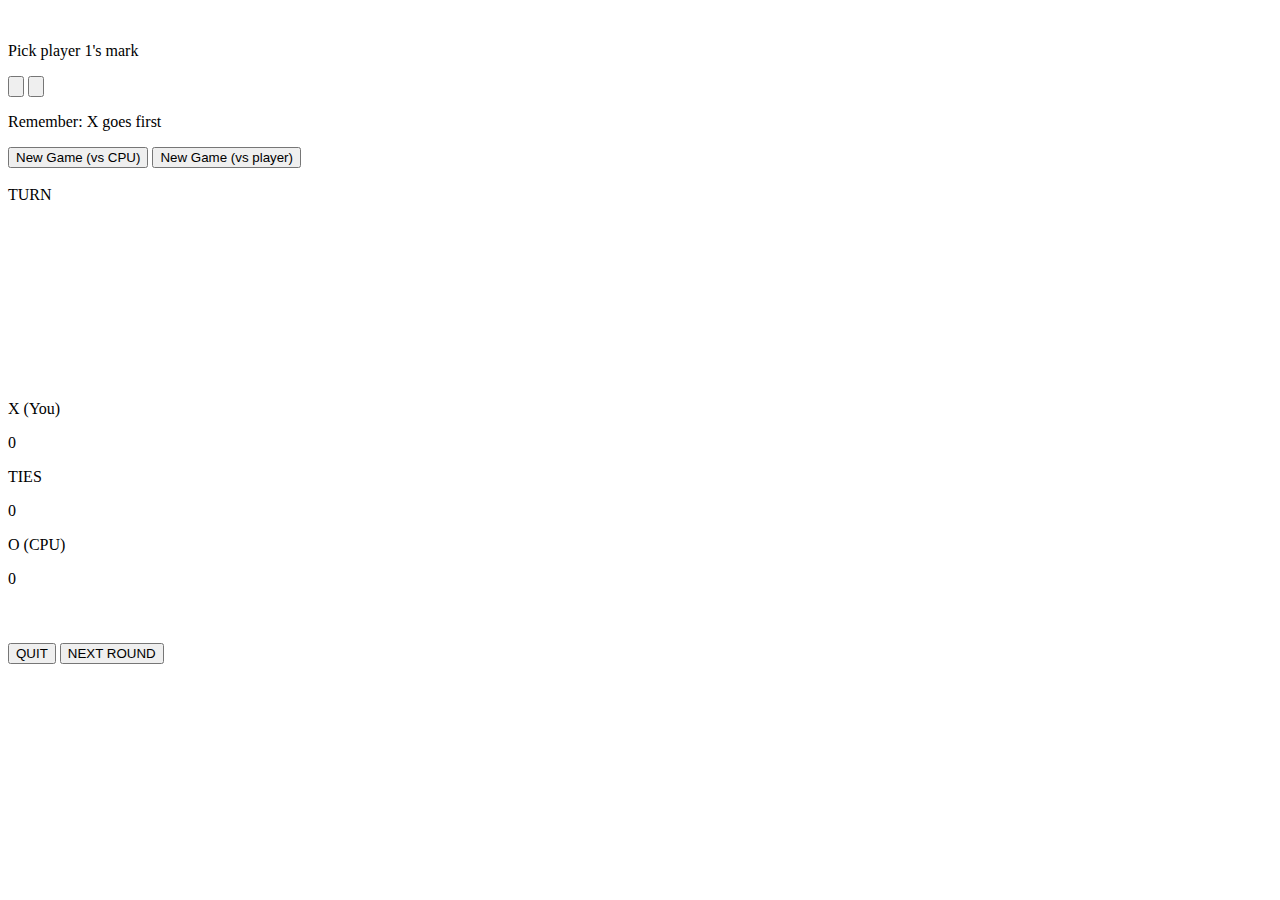
==== index.html @ 25067818 "first commit" ====
<!DOCTYPE html>
<html lang="en">
<head>
  <meta charset="UTF-8">
  <meta name="viewport" content="width=device-width, initial-scale=1.0">

  <link rel="icon" type="image/png" sizes="32x32" href="./assets/favicon-32x32.png">
  <link rel="preconnect" href="https://fonts.googleapis.com">
<link rel="preconnect" href="https://fonts.gstatic.com" crossorigin>
<link href="https://fonts.googleapis.com/css2?family=Outfit:wght@100;200;300;400;500;600;700;800;900&display=swap" rel="stylesheet">

  <link rel="stylesheet" href="./style.css">
  
  <title>Frontend Mentor | Tic Tac Toe</title>
</head>
<body>
<!-- NEW GAME MENU -->
  <div class="new-game-container ">
    <div class="mark-group">
      <img id="x-logo" src="./assets/icon-x.svg" alt="">
      <img id="o-logo" src="./assets/icon-o.svg" alt="">


    </div>
    <div class="choose-mark-group">
      <p id="pick">Pick player 1's mark</p>
      <div class="choose-mark-button">
        <button class="choose-mark-x-button"><img src="./assets/icon-x-outline.svg" alt=""></button>
        <button class="choose-mark-o-button"><img src="./assets/icon-o-outline.svg" alt=""></button>
      </div>
      <p id="remem">Remember: X goes first</p>

      

    </div>
    <div class="new-game-button-group">
      <button class="new-game-vs-cpu-button new-game-button" onclick="toggleVsComputer()">New Game (vs CPU)</button>
      <button class="new-game-vs-player-button new-game-button" onclick="toggleMultiplayer()" > New Game (vs player)</button>

    </div>




  </div>

  
  <!-- END OF NEW GAME MENU -->


<!-- GAME START CONTAINER -->
  <div class="game-start-container">
    <div class="game-start-nav-bar">
        <div class="game-start-mark-group">
            <img id="x-logo" src="./assets/icon-x.svg" alt="">
            <img id="o-logo" src="./assets/icon-o.svg" alt="">
        </div>
        <div class="game-start-mark-turn">
            <img id="turn"src="./assets/icon-x-outline.svg" alt=""><span>TURN</span>
        </div>
        <div class="game-start-reset-button">
          <img id="game-start-restart-img" src="./assets/icon-restart.svg"  alt="">
        </div>
    </div>
    <div class="game-start-grid-container">
      <div class="top-grid grid">
        <div class="grid-1 gr"><img class="mark-image" src="" alt=""></div>
        <div class="grid-2 gr"><img class="mark-image" src="" alt=""></div>
        <div class="grid-3 gr"><img class="mark-image" src="" alt=""></div>
      </div>

      <div class="middle-grid grid">
        <div class="grid-4 gr"><img class="mark-image" src="" ></div>
        <div class="grid-5 gr"><img class="mark-image" src="" alt=""></div>
        <div class="grid-6 gr"><img class="mark-image" src="" alt=""></div>
      </div>

      <div class="last-grid grid">
        <div class="grid-7 gr"><img class="mark-image" src="" alt=""></div>
        <div class="grid-8 gr"><img class="mark-image" src="" alt=""></div>
        <div class="grid-9 gr"><img class="mark-image" src="" alt=""></div>
      </div>
     
    </div>

    <div class="game-start-stats">
      <div class="user-stat stat"> <p id="user-stat-text"> X (You)</p><span id="user-stat-counter" >0</span></div>
      <div class="ties-stat stat"> <p id="tie">TIES</p><span id="ties-stat-counter" >0</span></div>
      <div class="cpu-stat stat"> <p id="cpu-stat-text"> O (CPU)</p><span id="cpu-stat-counter" >0</span></div>

    </div>

  </div>

  <div class="message hide ">
    <p></p>
    <div id="first-div">
      <img id="won-img" src="" alt="">
      <h4></h4>
    </div>
    <div id="second-div">
      <button id="quit-btn" onclick="quitGame()">QUIT</button>
    <button id="next-round-btn" onclick="nextRound()">NEXT ROUND</button>
    </div>
    
  </div>

  

  
 <script src="./apps.js"></script>
</body>
</html>
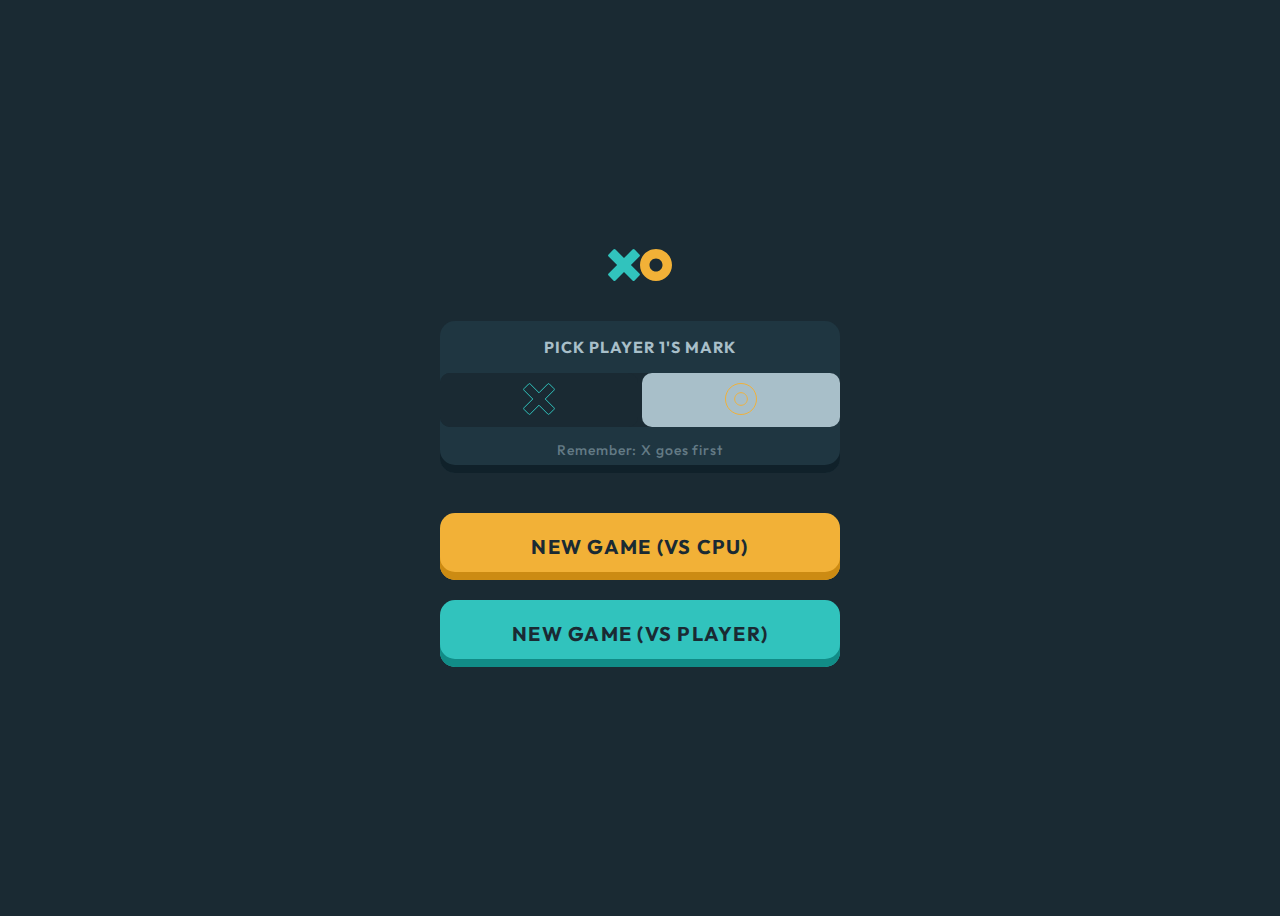
==== commit ad287f16: "modiified html structure" ====
--- a/index.html
+++ b/index.html
@@ -9,7 +9,7 @@
 <link rel="preconnect" href="https://fonts.gstatic.com" crossorigin>
 <link href="https://fonts.googleapis.com/css2?family=Outfit:wght@100;200;300;400;500;600;700;800;900&display=swap" rel="stylesheet">
 
-  <link rel="stylesheet" href="./style.css">
+  <link rel="stylesheet" href="./resources/css/style.css">
   
   <title>Frontend Mentor | Tic Tac Toe</title>
 </head>
@@ -108,6 +108,6 @@
   
 
   
- <script src="./apps.js"></script>
+ <script src="./resources/javascript/apps.js"></script>
 </body>
 </html>--- a/resources/css/style.css
+++ b/resources/css/style.css
@@ -0,0 +1,584 @@
+body{
+    height: 100vh;
+    background: #1A2A33;
+    display: flex;
+    
+}
+
+/* STYLING NEW GAME START MENU */
+.new-game-container{
+    display: flex;
+    flex-direction: column;
+    margin:auto;
+    /* display: none; */
+
+}
+
+.mark-image{
+    display: none;
+    height: 64px;
+    width:64px;
+    /* border: none; */
+}
+
+
+img{
+    height: 32px;
+    width: 32px;
+}
+.mark-group{
+display: flex;
+justify-content: center;
+margin-bottom: 40px;;
+}
+
+.choose-mark-group{
+    display: flex;
+    flex-direction: column;
+    /* justify-content: center; */
+    align-items: center;
+    background: #1F3641;
+    box-shadow: inset 0px -8px 0px #10212A;
+    border-radius: 15px;
+}
+.choose-mark-group #pick{
+    font-family: 'Outfit';
+    font-style: normal;
+    font-weight: 700;
+    font-size: 16px;
+    line-height: 20px;
+    text-align: center;
+    letter-spacing: 1px;
+    text-transform: uppercase;
+    color: #A8BFC9;
+}
+.choose-mark-group #remem{
+    font-family: 'Outfit';
+    font-style: normal;
+    font-weight: 500;
+    font-size: 14px;
+    line-height: 18px;
+    text-align: center;
+    letter-spacing: 0.875px;
+    color: #A8BFC9;
+    mix-blend-mode: normal;
+    opacity: 0.5;
+}
+.choose-mark-button{
+    /* display: flex;
+    align-items: center; */
+    background: #1A2A33;
+    border-radius: 10px;    
+}
+.choose-mark-group button{
+    height: 54px;
+    width: 198px;
+}
+
+.choose-mark-o-button{
+    background: #A8BFC9;
+    border-radius: 10px;
+    border:none;
+}
+.choose-mark-o-button img{
+
+}
+
+.choose-mark-x-button{
+    background: #1A2A33;
+    border-radius: 10px;
+    border:none;
+}
+
+.new-game-button-group{
+    display: flex;
+    flex-direction: column;
+}
+
+.new-game-vs-cpu-button{
+    height:67px;
+    background: #F2B137;
+    box-shadow: inset 0px -8px 0px #CC8B13;
+    border-radius: 15px;
+    border: none;
+    margin-bottom: 20px;
+    margin-top: 40px;
+}
+
+.new-game-vs-player-button{
+    height: 67px;
+    background: #31C3BD;
+    box-shadow: inset 0px -8px 0px #118C87;
+    border-radius: 15px;
+    border:none
+}
+.new-game-button{
+    font-family: 'Outfit';
+    font-style: normal;
+    font-weight: 700;
+    font-size: 20px;
+    line-height: 25px;
+    text-align: center;
+    letter-spacing: 1.25px;
+    text-transform: uppercase;    
+    color: #1A2A33;    
+}
+/* END OF STYLING */
+
+
+/* STYLING GAME START MENU */
+.game-start-container{
+    display: flex;
+    flex-direction: column;
+    margin:auto;
+    flex-basis: 465px;
+    max-width:100%;
+    display: none;
+
+}
+
+.game-start-nav-bar{
+    display: flex;
+    justify-content:space-between;
+    margin-bottom: 20px;
+
+}
+.game-start-mark-turn{
+    display: flex;
+    justify-content: space-around;
+    align-items: center;
+    background: #1F3641;
+    box-shadow: inset 0px -4px 0px #10212A;
+    border-radius: 10px;
+    width: 140px;
+    height: 52px;
+}
+.game-start-mark-turn img{
+    width: 20px;
+    height: 20px;
+}
+.game-start-mark-turn span{
+    font-family: 'Outfit';
+    font-style: normal;
+    font-weight: 700;
+    font-size: 16px;
+    line-height: 20px;
+    text-align: center;
+    letter-spacing: 1px;
+    text-transform: uppercase;
+    color: #A8BFC9;
+}
+#game-start-restart-img{
+    height: 20px;
+    width: 20px;
+}
+
+.game-start-reset-button{
+    display: flex;
+    align-items: center;
+    justify-content: center;
+    background: #A8BFC9;
+    box-shadow: inset 0px -4px 0px #6B8997;
+    border-radius: 10px;
+    width:52px;
+    height: 52px;
+}
+
+.game-start-grid-container{
+display: flex;
+flex-direction: column;
+row-gap: 20px;
+}
+
+.grid{
+    display: flex;
+    height: 141px;
+    column-gap: 20px;
+    
+}
+
+.gr{
+    display: flex;
+    align-items: center;
+    justify-content: center;
+    background: #1F3641;
+    box-shadow: inset 0px -8px 0px #10212A;
+    border-radius: 15px;
+    max-width: 140px;
+    max-height: 140px;
+    width: 100%;
+    height: 100%;
+    
+}
+.game-start-stats{
+    display: flex;
+    column-gap: 20px;
+    margin-top: 20px;
+}
+.stat {
+    display: flex;
+    flex-direction: column;
+    justify-content: space-evenly;
+    border-radius: 15px;  
+    height:72px;
+    width: 140px; 
+   
+    color: #1A2A33;    
+}
+
+.stat p{
+font-family: 'Outfit';
+font-style: normal;
+font-weight: 500;
+font-size: 14px;
+line-height: 18px;
+text-align: center;
+letter-spacing: 0.875px;
+color: #1A2A33;
+}
+
+.stat span{
+font-family: 'Outfit';
+font-style: normal;
+font-weight: 700;
+font-size: 24px;
+line-height: 30px;
+text-align: center;
+letter-spacing: 1.5px;
+text-transform: uppercase;
+color: #1A2A33;
+}
+
+.user-stat{
+    background: #31C3BD;   
+}
+.ties-stat{
+    background: #A8BFC9;
+}
+.cpu-stat{
+    background: #F2B137;
+}
+/* END OF STYLING */
+
+/* MULTIPLAYER STYLING */
+/* .game-start-vs-player-container{
+    display: flex;
+    flex-direction: column;
+    margin:auto;
+    flex-basis: 465px;
+    max-width:100%;  
+    display:none;
+} */
+.p1-user-stat{
+    background: #31C3BD;      
+}
+
+.p2-user-stat{
+    background: #F2B137;   
+}
+
+.message{
+    position: absolute;
+    top: 330px;
+    z-index: 100;
+    display: flex;
+    width: 100vh;
+    width: 100%;
+    flex-direction: column;
+    justify-content: center;
+    
+    background: #1F3641;
+}
+.message div{
+    display: flex;
+    justify-content: center;
+    align-items: center;
+
+    
+}
+.message p{
+font-family: 'Outfit';
+font-style: normal;
+font-weight: 700;
+font-size: 16px;
+line-height: 20px;
+text-align: center;
+letter-spacing: 1px;
+text-transform: uppercase;
+color: #A8BFC9;
+}
+.message div img{
+    margin-right: 24px;
+    height:64px;
+    width:64px;
+}
+#first-div{
+    margin-bottom:24px;
+
+}
+#first-div h4{
+font-family: 'Outfit';
+font-style: normal;
+font-weight: 700;
+font-size: 40px;
+line-height: 50px;
+letter-spacing: 2.5px;
+text-transform: uppercase;
+}
+.message button{
+    display: inline;
+}
+#quit-btn {
+    background: #A8BFC9;
+box-shadow: inset 0px -4px 0px #6B8997;
+border-radius: 10px;
+border:none;
+/* width:76px; */
+height:52px;
+font-family: 'Outfit';
+font-style: normal;
+font-weight: 700;
+font-size: 16px;
+line-height: 20px;
+text-align: center;
+letter-spacing: 1px;
+text-transform: uppercase;
+color: #1A2A33;
+}
+.cancel-btn{
+    background: #A8BFC9;
+    box-shadow: inset 0px -4px 0px #6B8997;
+    border-radius: 10px;
+    border:none;
+    /* width:76px; */
+    height:52px;
+    font-family: 'Outfit';
+    font-style: normal;
+    font-weight: 700;
+    font-size: 16px;
+    line-height: 20px;
+    text-align: center;
+    letter-spacing: 1px;
+    text-transform: uppercase;
+    color: #1A2A33;
+}
+
+#next-round-btn , #restart-btn {
+    background: #F2B137;
+    box-shadow: inset 0px -4px 0px #CC8B13;
+    border-radius: 10px;
+    width: 146px;
+    height: 52px;
+    margin-left: 15px;
+}
+.hide{
+    display: none;
+}
+#second-div{
+    margin-bottom:45px;
+}
+
+/* HOVERING EFFECTS */
+.new-game-button:hover{
+    cursor: pointer;
+}
+.new-game-vs-cpu-button:hover{
+    background: #FFC860;
+    box-shadow: inset 0px -8px 0px #CC8B13;
+}
+.new-game-vs-player-button:hover{
+    background: #65E9E4;
+    box-shadow: inset 0px -8px 0px #118C87;
+}
+.game-start-reset-button:hover{
+    cursor: pointer;
+    background: #DBE8ED;
+box-shadow: inset 0px -4px 0px #6B8997;
+}
+#quit-btn:hover{
+    cursor: pointer;
+    background: #DBE8ED;
+    box-shadow: inset 0px -4px 0px #6B8997;
+}
+#next-round-btn:hover{
+    cursor: pointer;
+    background: #FFC860;
+box-shadow: inset 0px -4px 0px #CC8B13;
+     
+}
+
+
+/* MOBILE RESPONSIVENESS */
+
+@media only screen and (max-width:500px){
+
+    .choose-mark-group button{
+        height: 54px;
+        width: 132px;
+    }
+    
+    .choose-mark-group #pick{
+    font-family: 'Outfit';
+    font-style: normal;
+    font-weight: 700;
+    font-size: 16px;
+    line-height: 20px;
+    text-align: center;
+    letter-spacing: 1px;
+    color: #A8BFC9;
+    
+    }
+
+    .choose-mark-group #remem{
+        font-family: 'Outfit';
+        font-style: normal;
+        font-weight: 500;
+        font-size: 14px;
+        line-height: 18px;
+        text-align: center;
+        letter-spacing: 0.875px;
+        color: #A8BFC9;
+        mix-blend-mode: normal;
+        opacity: 0.5;
+    }
+
+    .new-game-vs-player-button{
+        height: 56px;
+    }
+
+    .new-game-vs-cpu-button{
+        height:56px;
+    }
+    .new-game-button{
+        font-family: 'Outfit';
+        font-size: 16px;
+        line-height: 20px;
+        letter-spacing: 1px;
+    }
+
+    .game-start-container{
+        flex-basis: 330px;
+        max-width:100%;
+        display: none;
+    
+    }
+    .game-start-mark-turn img{
+        width: 16px;
+        height: 16px;
+    }
+    .game-start-mark-turn span{
+        font-family: 'Outfit';
+        font-size: 14px;
+        line-height: 18px;
+        letter-spacing: 0.875px;
+    }
+
+    #game-start-restart-img{
+        height: 15px;
+        width: 15px;
+    }
+
+    .game-start-reset-button{
+        border-radius: 5px;
+        width:40px;
+        height: 40px;
+    }
+
+    .grid{
+        height: 97px;
+        column-gap: 20px;
+        
+    }
+
+    .gr{
+        background: #1F3641;
+        border-radius: 10px;
+        max-width: 96px;
+        max-height: 96px;
+        width: 100%;
+        height: 100%;
+    }
+
+    .stat {
+        border-radius: 10px;  
+        height:64px;
+        width: 96px;     
+    }
+
+    .stat #user-stat-text{
+        font-family: 'Outfit';
+        font-style: normal;
+        font-weight: 500;
+        font-size: 14px;
+        line-height: 18px;
+        text-align: center;
+        letter-spacing: 0.875px;
+        color: #1A2A33;
+        }
+
+     .stat #tie{
+        font-family: 'Outfit';
+        font-style: normal;
+        font-weight: 500;
+        font-size: 12px;
+        line-height: 15px;
+        text-align: center;
+        letter-spacing: 0.75px;
+        color: #1A2A33;
+  }          
+
+     .stat #cpu-stat-text{
+        font-family: 'Outfit';
+        font-style: normal;
+        font-weight: 500;
+        font-size: 12px;
+        line-height: 15px;
+        text-align: center;
+        letter-spacing: 0.75px;
+ }               
+
+    .stat span{
+        font-family: 'Outfit';
+        font-style: normal;
+        font-weight: 700;
+        font-size: 20px;
+        line-height: 25px;
+        text-align: center;
+        letter-spacing: 1.25px;
+        color: #1A2A33;
+  }
+
+  .message p{ 
+    font-size: 14px;
+    line-height: 18px;
+    letter-spacing: 0.875px;
+ }
+
+    .message div img{
+        margin-right:9px;
+        height:28px;
+        width:28px;
+ }
+
+    #first-div h4{
+    font-size: 24px;
+    line-height: 30px;
+    letter-spacing: 1.5px;
+}
+#second-div{
+    margin-bottom:48px;
+}
+
+        
+     
+}
+
+
+@media only screen and (min-width:501px) and (max-width:786px){
+
+    .choose-mark-group button{
+        height: 54px;
+        width: 132px;
+    }
+
+}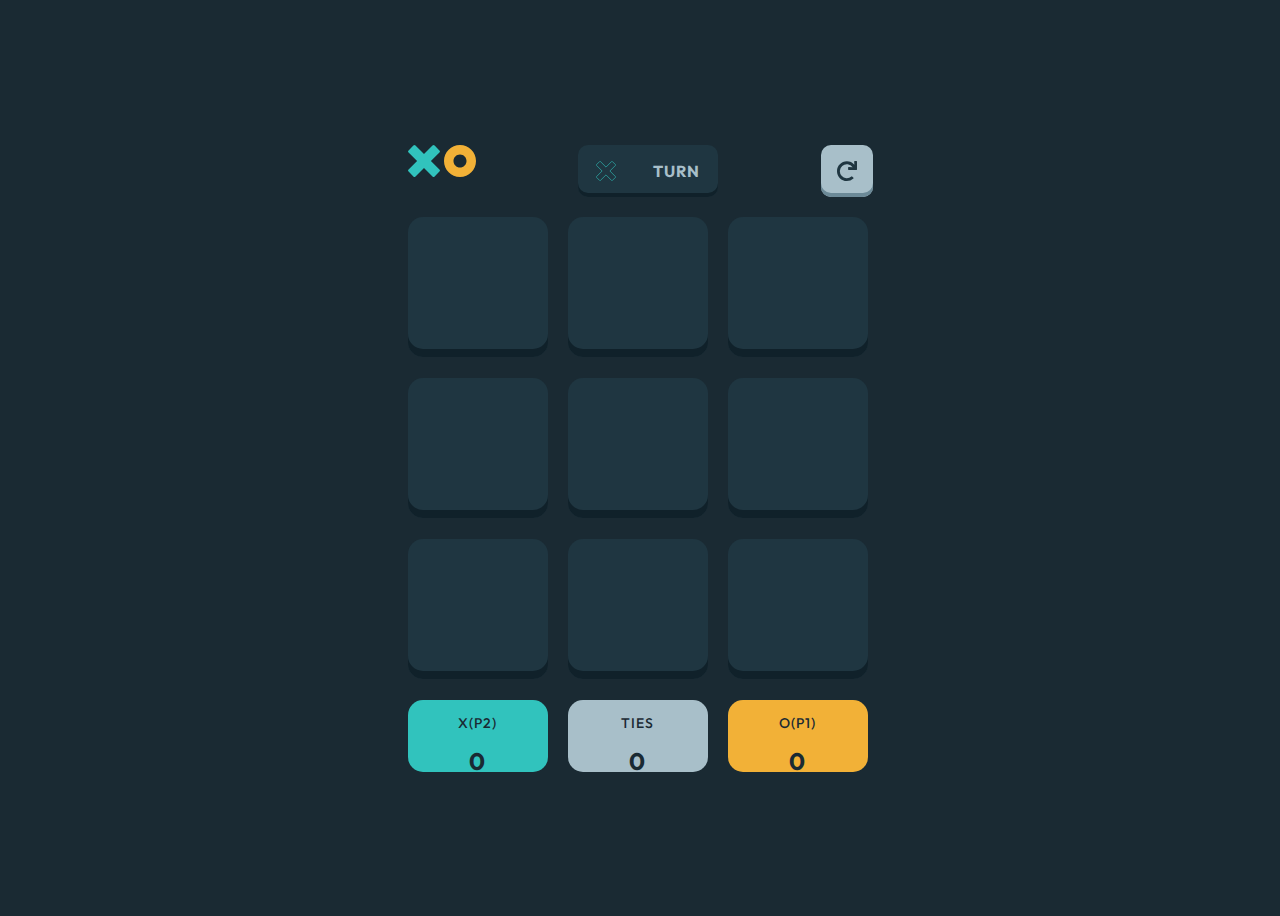
==== commit 9098a8cd: "implementing min max algorithm" ====
--- a/index.html
+++ b/index.html
@@ -9,44 +9,11 @@
 <link rel="preconnect" href="https://fonts.gstatic.com" crossorigin>
 <link href="https://fonts.googleapis.com/css2?family=Outfit:wght@100;200;300;400;500;600;700;800;900&display=swap" rel="stylesheet">
 
-  <link rel="stylesheet" href="./resources/css/style.css">
+  <link rel="stylesheet" href="./resources/css/multi.css">
   
-  <title>Frontend Mentor | Tic Tac Toe</title>
+  <title>Tic Tac Toe</title>
 </head>
 <body>
-<!-- NEW GAME MENU -->
-  <div class="new-game-container ">
-    <div class="mark-group">
-      <img id="x-logo" src="./assets/icon-x.svg" alt="">
-      <img id="o-logo" src="./assets/icon-o.svg" alt="">
-
-
-    </div>
-    <div class="choose-mark-group">
-      <p id="pick">Pick player 1's mark</p>
-      <div class="choose-mark-button">
-        <button class="choose-mark-x-button"><img src="./assets/icon-x-outline.svg" alt=""></button>
-        <button class="choose-mark-o-button"><img src="./assets/icon-o-outline.svg" alt=""></button>
-      </div>
-      <p id="remem">Remember: X goes first</p>
-
-      
-
-    </div>
-    <div class="new-game-button-group">
-      <button class="new-game-vs-cpu-button new-game-button" onclick="toggleVsComputer()">New Game (vs CPU)</button>
-      <button class="new-game-vs-player-button new-game-button" onclick="toggleMultiplayer()" > New Game (vs player)</button>
-
-    </div>
-
-
-
-
-  </div>
-
-  
-  <!-- END OF NEW GAME MENU -->
-
 
 <!-- GAME START CONTAINER -->
   <div class="game-start-container">
@@ -99,10 +66,10 @@
       <h4></h4>
     </div>
     <div id="second-div">
-      <button id="quit-btn" onclick="quitGame()">QUIT</button>
+      <button id="quit-btn" onclick="quitGame()"> QUIT </button>
     <button id="next-round-btn" onclick="nextRound()">NEXT ROUND</button>
     </div>
-    
+   
   </div>
 
   
--- a/resources/css/multi.css
+++ b/resources/css/multi.css
@@ -0,0 +1,596 @@
+body{
+    height: 100vh;
+    background: #1A2A33;
+    display: flex;
+    
+}
+
+/* STYLING NEW GAME START MENU */
+.new-game-container{
+    display: flex;
+    flex-direction: column;
+    margin:auto;
+    /* display: none; */
+
+}
+
+.mark-image{
+    display: none;
+    height: 64px;
+    width:64px;
+    /* border: none; */
+}
+
+
+img{
+    height: 32px;
+    width: 32px;
+}
+.mark-group{
+display: flex;
+justify-content: center;
+margin-bottom: 40px;;
+}
+
+.choose-mark-group{
+    display: flex;
+    flex-direction: column;
+    /* justify-content: center; */
+    align-items: center;
+    background: #1F3641;
+    box-shadow: inset 0px -8px 0px #10212A;
+    border-radius: 15px;
+}
+.choose-mark-group #pick{
+    font-family: 'Outfit';
+    font-style: normal;
+    font-weight: 700;
+    font-size: 16px;
+    line-height: 20px;
+    text-align: center;
+    letter-spacing: 1px;
+    text-transform: uppercase;
+    color: #A8BFC9;
+}
+.choose-mark-group #remem{
+    font-family: 'Outfit';
+    font-style: normal;
+    font-weight: 500;
+    font-size: 14px;
+    line-height: 18px;
+    text-align: center;
+    letter-spacing: 0.875px;
+    color: #A8BFC9;
+    mix-blend-mode: normal;
+    opacity: 0.5;
+}
+.choose-mark-button{
+    /* display: flex;
+    align-items: center; */
+    background: #1A2A33;
+    border-radius: 10px;    
+}
+.choose-mark-group button{
+    height: 54px;
+    width: 198px;
+}
+
+
+.choose-mark-o-button{
+    background: #1A2A33;
+    border-radius: 10px;
+    border:none;
+}
+
+.choose-mark-o-button img{
+    
+}
+
+.choose-mark-x-button{
+    background: #1A2A33;
+    border-radius: 10px;
+    border:none;
+}
+.choose-mark-group button:hover{
+    background: #A8BFC9;
+    cursor:pointer;
+}
+.active{
+    background: #A8BFC9;
+}
+
+.new-game-button-group{
+    display: flex;
+    flex-direction: column;
+}
+
+.new-game-vs-cpu-button{
+    height:67px;
+    background: #F2B137;
+    box-shadow: inset 0px -8px 0px #CC8B13;
+    border-radius: 15px;
+    border: none;
+    margin-bottom: 20px;
+    margin-top: 40px;
+}
+
+.new-game-vs-player-button{
+    height: 67px;
+    background: #31C3BD;
+    box-shadow: inset 0px -8px 0px #118C87;
+    border-radius: 15px;
+    border:none
+}
+.new-game-button{
+    font-family: 'Outfit';
+    font-style: normal;
+    font-weight: 700;
+    font-size: 20px;
+    line-height: 25px;
+    text-align: center;
+    letter-spacing: 1.25px;
+    text-transform: uppercase;    
+    color: #1A2A33;    
+}
+/* END OF STYLING */
+
+
+/* STYLING GAME START MENU */
+.game-start-container{
+    display: flex;
+    flex-direction: column;
+    margin:auto;
+    flex-basis: 465px;
+    max-width:100%;
+    /* display: none; */
+
+}
+
+.game-start-nav-bar{
+    display: flex;
+    justify-content:space-between;
+    margin-bottom: 20px;
+
+}
+.game-start-mark-turn{
+    display: flex;
+    justify-content: space-around;
+    align-items: center;
+    background: #1F3641;
+    box-shadow: inset 0px -4px 0px #10212A;
+    border-radius: 10px;
+    width: 140px;
+    height: 52px;
+}
+.game-start-mark-turn img{
+    width: 20px;
+    height: 20px;
+}
+.game-start-mark-turn span{
+    font-family: 'Outfit';
+    font-style: normal;
+    font-weight: 700;
+    font-size: 16px;
+    line-height: 20px;
+    text-align: center;
+    letter-spacing: 1px;
+    text-transform: uppercase;
+    color: #A8BFC9;
+}
+#game-start-restart-img{
+    height: 20px;
+    width: 20px;
+}
+
+.game-start-reset-button{
+    display: flex;
+    align-items: center;
+    justify-content: center;
+    background: #A8BFC9;
+    box-shadow: inset 0px -4px 0px #6B8997;
+    border-radius: 10px;
+    width:52px;
+    height: 52px;
+}
+
+.game-start-grid-container{
+display: flex;
+flex-direction: column;
+row-gap: 20px;
+}
+
+.grid{
+    display: flex;
+    height: 141px;
+    column-gap: 20px;
+    
+}
+
+.gr{
+    display: flex;
+    align-items: center;
+    justify-content: center;
+    background: #1F3641;
+    box-shadow: inset 0px -8px 0px #10212A;
+    border-radius: 15px;
+    max-width: 140px;
+    max-height: 140px;
+    width: 100%;
+    height: 100%;
+    
+}
+.game-start-stats{
+    display: flex;
+    column-gap: 20px;
+    margin-top: 20px;
+}
+.stat {
+    display: flex;
+    flex-direction: column;
+    justify-content: space-evenly;
+    border-radius: 15px;  
+    height:72px;
+    width: 140px; 
+   
+    color: #1A2A33;    
+}
+
+.stat p{
+font-family: 'Outfit';
+font-style: normal;
+font-weight: 500;
+font-size: 14px;
+line-height: 18px;
+text-align: center;
+letter-spacing: 0.875px;
+color: #1A2A33;
+}
+
+.stat span{
+font-family: 'Outfit';
+font-style: normal;
+font-weight: 700;
+font-size: 24px;
+line-height: 30px;
+text-align: center;
+letter-spacing: 1.5px;
+text-transform: uppercase;
+color: #1A2A33;
+}
+
+.user-stat{
+    background: #31C3BD;   
+}
+.ties-stat{
+    background: #A8BFC9;
+}
+.cpu-stat{
+    background: #F2B137;
+}
+/* END OF STYLING */
+
+/* MULTIPLAYER STYLING */
+/* .game-start-vs-player-container{
+    display: flex;
+    flex-direction: column;
+    margin:auto;
+    flex-basis: 465px;
+    max-width:100%;  
+    display:none;
+} */
+.p1-user-stat{
+    background: #31C3BD;      
+}
+
+.p2-user-stat{
+    background: #F2B137;   
+}
+
+.message{
+    position: absolute;
+    top: 330px;
+    z-index: 100;
+    display: flex;
+    width: 100vh;
+    width: 100%;
+    flex-direction: column;
+    justify-content: center;
+    
+    background: #1F3641;
+}
+.message div{
+    display: flex;
+    justify-content: center;
+    align-items: center;
+
+    
+}
+.message p{
+font-family: 'Outfit';
+font-style: normal;
+font-weight: 700;
+font-size: 16px;
+line-height: 20px;
+text-align: center;
+letter-spacing: 1px;
+text-transform: uppercase;
+color: #A8BFC9;
+}
+.message div img{
+    margin-right: 24px;
+    height:64px;
+    width:64px;
+}
+#first-div{
+    margin-bottom:24px;
+
+}
+#first-div h4{
+font-family: 'Outfit';
+font-style: normal;
+font-weight: 700;
+font-size: 40px;
+line-height: 50px;
+letter-spacing: 2.5px;
+text-transform: uppercase;
+}
+.message button{
+    display: inline;
+}
+#quit-btn {
+    background: #A8BFC9;
+box-shadow: inset 0px -4px 0px #6B8997;
+border-radius: 10px;
+border:none;
+/* width:76px; */
+height:52px;
+font-family: 'Outfit';
+font-style: normal;
+font-weight: 700;
+font-size: 16px;
+line-height: 20px;
+text-align: center;
+letter-spacing: 1px;
+text-transform: uppercase;
+color: #1A2A33;
+}
+.cancel-btn{
+    background: #A8BFC9;
+    box-shadow: inset 0px -4px 0px #6B8997;
+    border-radius: 10px;
+    border:none;
+    /* width:76px; */
+    height:52px;
+    font-family: 'Outfit';
+    font-style: normal;
+    font-weight: 700;
+    font-size: 16px;
+    line-height: 20px;
+    text-align: center;
+    letter-spacing: 1px;
+    text-transform: uppercase;
+    color: #1A2A33;
+}
+
+#next-round-btn , #restart-btn {
+    background: #F2B137;
+    box-shadow: inset 0px -4px 0px #CC8B13;
+    border-radius: 10px;
+    width: 146px;
+    height: 52px;
+    margin-left: 15px;
+}
+.hide{
+    display: none;
+}
+#second-div{
+    margin-bottom:45px;
+}
+
+/* HOVERING EFFECTS */
+.new-game-button:hover{
+    cursor: pointer;
+}
+.new-game-vs-cpu-button:hover{
+    background: #FFC860;
+    box-shadow: inset 0px -8px 0px #CC8B13;
+}
+.new-game-vs-player-button:hover{
+    background: #65E9E4;
+    box-shadow: inset 0px -8px 0px #118C87;
+}
+.game-start-reset-button:hover{
+    cursor: pointer;
+    background: #DBE8ED;
+box-shadow: inset 0px -4px 0px #6B8997;
+}
+#quit-btn:hover{
+    cursor: pointer;
+    background: #DBE8ED;
+    box-shadow: inset 0px -4px 0px #6B8997;
+}
+#next-round-btn:hover{
+    cursor: pointer;
+    background: #FFC860;
+box-shadow: inset 0px -4px 0px #CC8B13;
+     
+}
+.game-start-grid-container .gr:hover{
+    cursor: pointer;
+}
+
+
+/* MOBILE RESPONSIVENESS */
+
+@media only screen and (max-width:500px){
+
+    .choose-mark-group button{
+        height: 54px;
+        width: 132px;
+    }
+    
+    .choose-mark-group #pick{
+    font-family: 'Outfit';
+    font-style: normal;
+    font-weight: 700;
+    font-size: 16px;
+    line-height: 20px;
+    text-align: center;
+    letter-spacing: 1px;
+    color: #A8BFC9;
+    
+    }
+
+    .choose-mark-group #remem{
+        font-family: 'Outfit';
+        font-style: normal;
+        font-weight: 500;
+        font-size: 14px;
+        line-height: 18px;
+        text-align: center;
+        letter-spacing: 0.875px;
+        color: #A8BFC9;
+        mix-blend-mode: normal;
+        opacity: 0.5;
+    }
+
+    .new-game-vs-player-button{
+        height: 56px;
+    }
+
+    .new-game-vs-cpu-button{
+        height:56px;
+    }
+    .new-game-button{
+        font-family: 'Outfit';
+        font-size: 16px;
+        line-height: 20px;
+        letter-spacing: 1px;
+    }
+
+    .game-start-container{
+        flex-basis: 330px;
+        max-width:100%;
+       
+    
+    }
+    .game-start-mark-turn img{
+        width: 16px;
+        height: 16px;
+    }
+    .game-start-mark-turn span{
+        font-family: 'Outfit';
+        font-size: 14px;
+        line-height: 18px;
+        letter-spacing: 0.875px;
+    }
+
+    #game-start-restart-img{
+        height: 15px;
+        width: 15px;
+    }
+
+    .game-start-reset-button{
+        border-radius: 5px;
+        width:40px;
+        height: 40px;
+    }
+
+    .grid{
+        height: 97px;
+        column-gap: 20px;
+        
+    }
+
+    .gr{
+        background: #1F3641;
+        border-radius: 10px;
+        max-width: 96px;
+        max-height: 96px;
+        width: 100%;
+        height: 100%;
+    }
+
+    .stat {
+        border-radius: 10px;  
+        height:64px;
+        width: 96px;     
+    }
+
+    .stat #user-stat-text{
+        font-family: 'Outfit';
+        font-style: normal;
+        font-weight: 500;
+        font-size: 14px;
+        line-height: 18px;
+        text-align: center;
+        letter-spacing: 0.875px;
+        color: #1A2A33;
+        }
+
+     .stat #tie{
+        font-family: 'Outfit';
+        font-style: normal;
+        font-weight: 500;
+        font-size: 12px;
+        line-height: 15px;
+        text-align: center;
+        letter-spacing: 0.75px;
+        color: #1A2A33;
+  }          
+
+     .stat #cpu-stat-text{
+        font-family: 'Outfit';
+        font-style: normal;
+        font-weight: 500;
+        font-size: 12px;
+        line-height: 15px;
+        text-align: center;
+        letter-spacing: 0.75px;
+ }               
+
+    .stat span{
+        font-family: 'Outfit';
+        font-style: normal;
+        font-weight: 700;
+        font-size: 20px;
+        line-height: 25px;
+        text-align: center;
+        letter-spacing: 1.25px;
+        color: #1A2A33;
+  }
+
+  .message p{ 
+    font-size: 14px;
+    line-height: 18px;
+    letter-spacing: 0.875px;
+ }
+
+    .message div img{
+        margin-right:9px;
+        height:28px;
+        width:28px;
+ }
+
+    #first-div h4{
+    font-size: 24px;
+    line-height: 30px;
+    letter-spacing: 1.5px;
+}
+#second-div{
+    margin-bottom:48px;
+}
+
+        
+     
+}
+
+
+@media only screen and (min-width:501px) and (max-width:786px){
+
+    .choose-mark-group button{
+        height: 54px;
+        width: 132px;
+    }
+
+}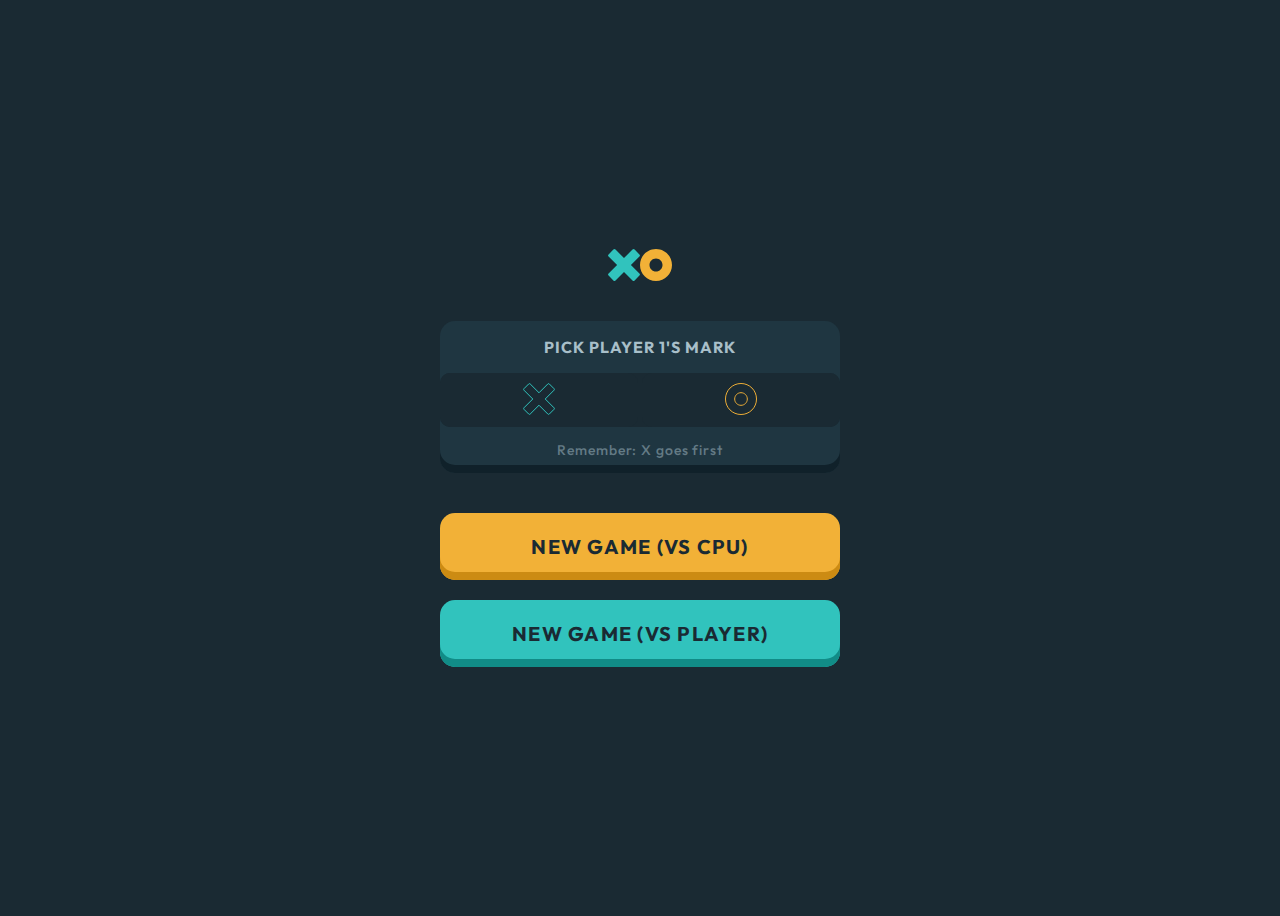
==== commit 4d87d005: "modyfing min max algorithm" ====
--- a/index.html
+++ b/index.html
@@ -1,22 +1,62 @@
 <!DOCTYPE html>
 <html lang="en">
-<head>
-  <meta charset="UTF-8">
-  <meta name="viewport" content="width=device-width, initial-scale=1.0">
+    <head>
+        <meta charset="UTF-8">
+        <meta name="viewport" content="width=device-width, initial-scale=1.0">
+        <link rel="icon" type="image/png" sizes="32x32" href="./assets/favicon-32x32.png">
+        <link rel="preconnect" href="https://fonts.googleapis.com">
+        <link rel="preconnect" href="https://fonts.gstatic.com" crossorigin>
+        <link href="https://fonts.googleapis.com/css2?family=Outfit:wght@100;200;300;400;500;600;700;800;900&display=swap" rel="stylesheet">
 
-  <link rel="icon" type="image/png" sizes="32x32" href="./assets/favicon-32x32.png">
-  <link rel="preconnect" href="https://fonts.googleapis.com">
-<link rel="preconnect" href="https://fonts.gstatic.com" crossorigin>
-<link href="https://fonts.googleapis.com/css2?family=Outfit:wght@100;200;300;400;500;600;700;800;900&display=swap" rel="stylesheet">
 
-  <link rel="stylesheet" href="./resources/css/multi.css">
-  
-  <title>Tic Tac Toe</title>
-</head>
-<body>
+        <link href="style.css"  rel="stylesheet">
+        <title></title>
+    </head>
+    <body>
+        <!-- winning message -->
+            <div class="message  hide">
+                    <p></p>
+                    <div id="first-div">
+                      <img id="won-img" src="" alt="">
+                      <h4> </h4>
+                    </div>
+                    <div id="second-div">
+                      <button id="quit-btn" onclick="quitGame()">QUIT</button>
+                     <button id="next-round-btn" onclick="startGame()">NEXT ROUND</button>
+                    </div>
+                    
+            </div>
 
-<!-- GAME START CONTAINER -->
-  <div class="game-start-container">
+
+            <!-- NEW GAME MENU -->
+        <div class="new-game-container  ">
+            <div class="mark-group">
+              <img id="x-logo" src="./assets/icon-x.svg" alt="">
+              <img id="o-logo" src="./assets/icon-o.svg" alt="">
+            </div>
+
+            <div class="choose-mark-group">
+              <p id="pick">Pick player 1's mark</p>
+              <div class="choose-mark-button">
+                <button class="choose-mark-x-button "><img src="./assets/icon-x-outline.svg" alt=""></button>
+                <button class="choose-mark-o-button "><img src="./assets/icon-o-outline.svg" alt=""></button>
+              </div>
+              <p id="remem">Remember: X goes first</p>        
+            </div>
+
+            <div class="new-game-button-group">
+              <button class="new-game-vs-cpu-button new-game-button" onclick="openVsComputer()">New Game (vs CPU)</button>
+              <button class="new-game-vs-player-button new-game-button" onclick="toggleMultiplayer()" > <a id="ink" href="tictactoe.html">New Game (vs player)</a></button>
+            </div>
+        
+        </div>
+        
+
+
+
+
+          <!-- GAME START CONTAINER -->
+  <div class="game-start-container hide">
     <div class="game-start-nav-bar">
         <div class="game-start-mark-group">
             <img id="x-logo" src="./assets/icon-x.svg" alt="">
@@ -29,52 +69,41 @@
           <img id="game-start-restart-img" src="./assets/icon-restart.svg"  alt="">
         </div>
     </div>
-    <div class="game-start-grid-container">
-      <div class="top-grid grid">
-        <div class="grid-1 gr"><img class="mark-image" src="" alt=""></div>
-        <div class="grid-2 gr"><img class="mark-image" src="" alt=""></div>
-        <div class="grid-3 gr"><img class="mark-image" src="" alt=""></div>
-      </div>
+        <div class="game-start-grid-container ">
+            <div>
+                    <div class="top-grid grid">
+                     <div class="cell grid-1 gr" id="0"><img class="mark-image" src="" alt=""></div>
+                     <div class="cell grid-2 gr" id="1"><img class="mark-image" src="" alt=""></div>
+                     <div class="cell grid-3 gr" id="2"><img class="mark-image" src="" alt=""></div>
+            </div>
+            <div class="middle-grid grid">
+                        <div class="cell grid-4 gr" id="3"><img class="mark-image" src="" alt=""></div>
+                        <div class="cell grid-5 gr" id="4"><img class="mark-image" src="" alt=""></div>
+                        <div class="cell grid-6 gr" id="5"><img class="mark-image" src="" alt=""></div>
+            </div>
+            <div class="last-grid grid">
+                        <div class="cell grid-7 gr" id="6"><img class="mark-image" src="" alt=""></div>
+                        <div class="cell grid-8 gr" id="7"><img class="mark-image" src="" alt=""></div>
+                        <div class="cell grid-9 gr" id="8"><img class="mark-image" src="" alt=""></div>
+            </div>
+        </div>
 
-      <div class="middle-grid grid">
-        <div class="grid-4 gr"><img class="mark-image" src="" ></div>
-        <div class="grid-5 gr"><img class="mark-image" src="" alt=""></div>
-        <div class="grid-6 gr"><img class="mark-image" src="" alt=""></div>
-      </div>
+        <div class="game-start-stats">
+            <div class="user-stat stat"> <p id="user-stat-text"> X (You)</p><span id="user-stat-counter" >0</span></div>
+            <div class="ties-stat stat"> <p id="tie">TIES</p><span id="ties-stat-counter" >0</span></div>
+            <div class="cpu-stat stat"> <p id="cpu-stat-text"> O (CPU)</p><span id="cpu-stat-counter" >0</span></div>
 
-      <div class="last-grid grid">
-        <div class="grid-7 gr"><img class="mark-image" src="" alt=""></div>
-        <div class="grid-8 gr"><img class="mark-image" src="" alt=""></div>
-        <div class="grid-9 gr"><img class="mark-image" src="" alt=""></div>
-      </div>
-     
+        </div>
     </div>
 
-    <div class="game-start-stats">
-      <div class="user-stat stat"> <p id="user-stat-text"> X (You)</p><span id="user-stat-counter" >0</span></div>
-      <div class="ties-stat stat"> <p id="tie">TIES</p><span id="ties-stat-counter" >0</span></div>
-      <div class="cpu-stat stat"> <p id="cpu-stat-text"> O (CPU)</p><span id="cpu-stat-counter" >0</span></div>
 
-    </div>
 
-  </div>
+<!-- sssssssssssssssssssssssssssssssssssssssssssssssssssssssssssssssssssssss -->
 
-  <div class="message hide ">
-    <p></p>
-    <div id="first-div">
-      <img id="won-img" src="" alt="">
-      <h4></h4>
-    </div>
-    <div id="second-div">
-      <button id="quit-btn" onclick="quitGame()"> QUIT </button>
-    <button id="next-round-btn" onclick="nextRound()">NEXT ROUND</button>
-    </div>
-   
-  </div>
 
-  
+    
 
-  
- <script src="./resources/javascript/apps.js"></script>
-</body>
+        
+        <script src="script.js"></script>
+    </body>
 </html>--- a/style.css
+++ b/style.css
@@ -0,0 +1,634 @@
+body{
+    height: 100vh;
+    background: #1A2A33;
+    display: flex;
+      
+}
+
+/* STYLING NEW GAME START MENU */
+.new-game-container{
+    display: flex;
+    flex-direction: column;
+    margin:auto;
+    /* display: none; */
+
+}
+
+.mark-image{
+    /* display: none; */
+    height: 64px;
+    width:64px;
+    /* border: none; */
+}
+
+
+img{
+    height: 32px;
+    width: 32px;
+}
+.mark-group{
+display: flex;
+justify-content: center;
+margin-bottom: 40px;;
+}
+
+.choose-mark-group{
+    display: flex;
+    flex-direction: column;
+    /* justify-content: center; */
+    align-items: center;
+    background: #1F3641;
+    box-shadow: inset 0px -8px 0px #10212A;
+    border-radius: 15px;
+}
+.choose-mark-group #pick{
+    font-family: 'Outfit';
+    font-style: normal;
+    font-weight: 700;
+    font-size: 16px;
+    line-height: 20px;
+    text-align: center;
+    letter-spacing: 1px;
+    text-transform: uppercase;
+    color: #A8BFC9;
+}
+.choose-mark-group #remem{
+    font-family: 'Outfit';
+    font-style: normal;
+    font-weight: 500;
+    font-size: 14px;
+    line-height: 18px;
+    text-align: center;
+    letter-spacing: 0.875px;
+    color: #A8BFC9;
+    mix-blend-mode: normal;
+    opacity: 0.5;
+}
+.choose-mark-button{
+    /* display: flex;
+    align-items: center; */
+    background: #1A2A33;
+    border-radius: 10px;    
+}
+.choose-mark-group button{
+    height: 54px;
+    width: 198px;
+}
+
+
+.choose-mark-o-button{
+    background: #1A2A33;
+    border-radius: 10px;
+    border:none;
+}
+
+.choose-mark-o-button img{
+    
+}
+
+.choose-mark-x-button{
+    background: #1A2A33;
+    border-radius: 10px;
+    border:none;
+}
+.choose-mark-group button:hover{
+    background: #A8BFC9;
+    cursor:pointer;
+}
+.active{
+    background: #A8BFC9;
+}
+
+.new-game-button-group{
+    display: flex;
+    flex-direction: column;
+}
+#ink{
+    text-decoration: none;
+    font-family: 'Outfit';
+    font-style: normal;
+    font-weight: 700;
+    font-size: 20px;
+    line-height: 25px;
+    text-align: center;
+    letter-spacing: 1.25px;
+    text-transform: uppercase;    
+    color: #1A2A33;    
+}
+
+.new-game-vs-cpu-button{
+    height:67px;
+    background: #F2B137;
+    box-shadow: inset 0px -8px 0px #CC8B13;
+    border-radius: 15px;
+    border: none;
+    margin-bottom: 20px;
+    margin-top: 40px;
+}
+
+.new-game-vs-player-button{
+    height: 67px;
+    background: #31C3BD;
+    box-shadow: inset 0px -8px 0px #118C87;
+    border-radius: 15px;
+    border:none
+}
+.new-game-button{
+    font-family: 'Outfit';
+    font-style: normal;
+    font-weight: 700;
+    font-size: 20px;
+    line-height: 25px;
+    text-align: center;
+    letter-spacing: 1.25px;
+    text-transform: uppercase;    
+    color: #1A2A33;    
+}
+/* END OF STYLING */
+
+
+
+/* game start styling */
+.game-start-container{
+    display: flex;
+    flex-direction: column;
+    margin:auto;
+    flex-basis: 465px;
+    max-width:100%;
+    
+    
+
+}
+
+.game-start-nav-bar{
+    display: flex;
+    justify-content:space-between;
+    margin-bottom: 20px;
+
+}
+.game-start-mark-turn{
+    display: flex;
+    justify-content: space-around;
+    align-items: center;
+    background: #1F3641;
+    box-shadow: inset 0px -4px 0px #10212A;
+    border-radius: 10px;
+    width: 140px;
+    height: 52px;
+}
+.game-start-mark-turn img{
+    width: 20px;
+    height: 20px;
+}
+.game-start-mark-turn span{
+    font-family: 'Outfit';
+    font-style: normal;
+    font-weight: 700;
+    font-size: 16px;
+    line-height: 20px;
+    text-align: center;
+    letter-spacing: 1px;
+    text-transform: uppercase;
+    color: #A8BFC9;
+}
+#game-start-restart-img{
+    height: 20px;
+    width: 20px;
+}
+
+.game-start-reset-button{
+    display: flex;
+    align-items: center;
+    justify-content: center;
+    background: #A8BFC9;
+    box-shadow: inset 0px -4px 0px #6B8997;
+    border-radius: 10px;
+    width:52px;
+    height: 52px;
+}
+
+.game-start-grid-container{
+display: flex;
+flex-direction: column;
+/* row-gap: 20px; */
+}
+
+.grid{
+    display: flex;
+    height: 141px;
+    column-gap: 20px;
+    
+}
+.top-grid{
+    margin-bottom:20px;
+}
+.middle-grid{
+    margin-bottom: 20px;
+}
+
+.gr{
+    display: flex;
+    align-items: center;
+    justify-content: center;
+    background: #1F3641;
+    box-shadow: inset 0px -8px 0px #10212A;
+    border-radius: 15px;
+    max-width: 140px;
+    max-height: 140px;
+    width: 100%;
+    height: 100%;
+    
+}
+.gr img{
+    width: 63px;
+    height: 63px;
+
+}
+.game-start-stats{
+    display: flex;
+    column-gap: 20px;
+    margin-top: 20px;
+}
+.stat {
+    display: flex;
+    flex-direction: column;
+    justify-content: space-evenly;
+    border-radius: 15px;  
+    height:72px;
+    width: 140px; 
+   
+    color: #1A2A33;    
+}
+
+.stat p{
+font-family: 'Outfit';
+font-style: normal;
+font-weight: 500;
+font-size: 14px;
+line-height: 18px;
+text-align: center;
+letter-spacing: 0.875px;
+color: #1A2A33;
+}
+
+.stat span{
+font-family: 'Outfit';
+font-style: normal;
+font-weight: 700;
+font-size: 24px;
+line-height: 30px;
+text-align: center;
+letter-spacing: 1.5px;
+text-transform: uppercase;
+color: #1A2A33;
+}
+
+.user-stat{
+    background: #31C3BD;   
+}
+.ties-stat{
+    background: #A8BFC9;
+}
+.cpu-stat{
+    background: #F2B137;
+}
+/* END OF STYLING */
+
+
+
+
+.hide{
+    display: none;
+}
+.endgame{
+    display: none;
+    width: 200px;
+    top:120px;
+    background-color: green;
+    position: absolute;
+    left: 50%;
+    margin-left: -100px;
+    padding-top: 50px;
+    padding-bottom: 50px;
+    text-align: center;
+    border-radius: 5px;
+    color: white;
+    font-size: 2em;
+}
+
+
+/* otherrrrrrrrrrrrrrrrrr */
+
+.p1-user-stat{
+    background: #31C3BD;      
+}
+
+.p2-user-stat{
+    background: #F2B137;   
+}
+
+.message{
+    position: absolute;
+    top: 260px;
+    display: flex;
+    width: 100vh;
+    width: 100%;
+    flex-direction: column;
+    justify-content: center;
+    background: #1F3641;
+   
+}
+.message div{
+    display: flex;
+    justify-content: center;
+    align-items: center;
+
+    
+}
+.message p{
+font-family: 'Outfit';
+font-style: normal;
+font-weight: 700;
+font-size: 16px;
+line-height: 20px;
+text-align: center;
+letter-spacing: 1px;
+text-transform: uppercase;
+color: #A8BFC9;
+}
+.message div img{
+    margin-right: 24px;
+    height:64px;
+    width:64px;
+}
+#first-div{
+    margin-bottom:24px;
+
+}
+#first-div h4{
+font-family: 'Outfit';
+font-style: normal;
+font-weight: 700;
+font-size: 40px;
+line-height: 50px;
+letter-spacing: 2.5px;
+text-transform: uppercase;
+}
+.message button{
+    display: inline;
+}
+#quit-btn {
+    background: #A8BFC9;
+box-shadow: inset 0px -4px 0px #6B8997;
+border-radius: 10px;
+border:none;
+/* width:76px; */
+height:52px;
+font-family: 'Outfit';
+font-style: normal;
+font-weight: 700;
+font-size: 16px;
+line-height: 20px;
+text-align: center;
+letter-spacing: 1px;
+text-transform: uppercase;
+color: #1A2A33;
+}
+.cancel-btn{
+    background: #A8BFC9;
+    box-shadow: inset 0px -4px 0px #6B8997;
+    border-radius: 10px;
+    border:none;
+    /* width:76px; */
+    height:52px;
+    font-family: 'Outfit';
+    font-style: normal;
+    font-weight: 700;
+    font-size: 16px;
+    line-height: 20px;
+    text-align: center;
+    letter-spacing: 1px;
+    text-transform: uppercase;
+    color: #1A2A33;
+}
+
+#next-round-btn , #restart-btn {
+    background: #F2B137;
+    box-shadow: inset 0px -4px 0px #CC8B13;
+    border-radius: 10px;
+    width: 146px;
+    height: 52px;
+    margin-left: 15px;
+}
+.hide{
+    display: none;
+}
+#second-div{
+    margin-bottom:45px;
+}
+
+/* HOVERING EFFECTS */
+.new-game-button:hover{
+    cursor: pointer;
+}
+.new-game-vs-cpu-button:hover{
+    background: #FFC860;
+    box-shadow: inset 0px -8px 0px #CC8B13;
+}
+.new-game-vs-player-button:hover{
+    background: #65E9E4;
+    box-shadow: inset 0px -8px 0px #118C87;
+}
+.game-start-reset-button:hover{
+    cursor: pointer;
+    background: #DBE8ED;
+box-shadow: inset 0px -4px 0px #6B8997;
+}
+#quit-btn:hover{
+    cursor: pointer;
+    background: #DBE8ED;
+    box-shadow: inset 0px -4px 0px #6B8997;
+}
+#next-round-btn:hover{
+    cursor: pointer;
+    background: #FFC860;
+box-shadow: inset 0px -4px 0px #CC8B13;
+     
+}
+.game-start-grid-container .gr:hover{
+    cursor: pointer;
+}
+
+
+/* MOBILE RESPONSIVENESS */
+
+@media only screen and (max-width:500px){
+
+    .choose-mark-group button{
+        height: 54px;
+        width: 132px;
+    }
+    
+    .choose-mark-group #pick{
+    font-family: 'Outfit';
+    font-style: normal;
+    font-weight: 700;
+    font-size: 16px;
+    line-height: 20px;
+    text-align: center;
+    letter-spacing: 1px;
+    color: #A8BFC9;
+    
+    }
+
+    .choose-mark-group #remem{
+        font-family: 'Outfit';
+        font-style: normal;
+        font-weight: 500;
+        font-size: 14px;
+        line-height: 18px;
+        text-align: center;
+        letter-spacing: 0.875px;
+        color: #A8BFC9;
+        mix-blend-mode: normal;
+        opacity: 0.5;
+    }
+
+    .new-game-vs-player-button{
+        height: 56px;
+    }
+
+    .new-game-vs-cpu-button{
+        height:56px;
+    }
+    .new-game-button{
+        font-family: 'Outfit';
+        font-size: 16px;
+        line-height: 20px;
+        letter-spacing: 1px;
+    }
+
+    .game-start-container{
+        flex-basis: 330px;
+        max-width:100%;
+        /* display: none; */
+    
+    }
+    .game-start-mark-turn img{
+        width: 16px;
+        height: 16px;
+    }
+    .game-start-mark-turn span{
+        font-family: 'Outfit';
+        font-size: 14px;
+        line-height: 18px;
+        letter-spacing: 0.875px;
+    }
+
+    #game-start-restart-img{
+        height: 15px;
+        width: 15px;
+    }
+
+    .game-start-reset-button{
+        border-radius: 5px;
+        width:40px;
+        height: 40px;
+    }
+
+    .grid{
+        height: 97px;
+        column-gap: 20px;
+        
+    }
+
+    .gr{
+        background: #1F3641;
+        border-radius: 10px;
+        max-width: 96px;
+        max-height: 96px;
+        width: 100%;
+        height: 100%;
+    }
+
+    .gr img{
+        width: 40px;
+        height: 40px;
+    
+    }
+
+    .stat {
+        border-radius: 10px;  
+        height:64px;
+        width: 96px;     
+    }
+
+    .stat #user-stat-text{
+        font-family: 'Outfit';
+        font-style: normal;
+        font-weight: 500;
+        font-size: 14px;
+        line-height: 18px;
+        text-align: center;
+        letter-spacing: 0.875px;
+        color: #1A2A33;
+        }
+
+     .stat #tie{
+        font-family: 'Outfit';
+        font-style: normal;
+        font-weight: 500;
+        font-size: 12px;
+        line-height: 15px;
+        text-align: center;
+        letter-spacing: 0.75px;
+        color: #1A2A33;
+  }          
+
+     .stat #cpu-stat-text{
+        font-family: 'Outfit';
+        font-style: normal;
+        font-weight: 500;
+        font-size: 12px;
+        line-height: 15px;
+        text-align: center;
+        letter-spacing: 0.75px;
+ }               
+
+    .stat span{
+        font-family: 'Outfit';
+        font-style: normal;
+        font-weight: 700;
+        font-size: 20px;
+        line-height: 25px;
+        text-align: center;
+        letter-spacing: 1.25px;
+        color: #1A2A33;
+  }
+
+  .message p{ 
+    font-size: 14px;
+    line-height: 18px;
+    letter-spacing: 0.875px;
+ }
+
+    .message div img{
+        margin-right:9px;
+        height:28px;
+        width:28px;
+ }
+
+    #first-div h4{
+    font-size: 24px;
+    line-height: 30px;
+    letter-spacing: 1.5px;
+}
+#second-div{
+    margin-bottom:48px;
+}
+
+        
+     
+}
+
+
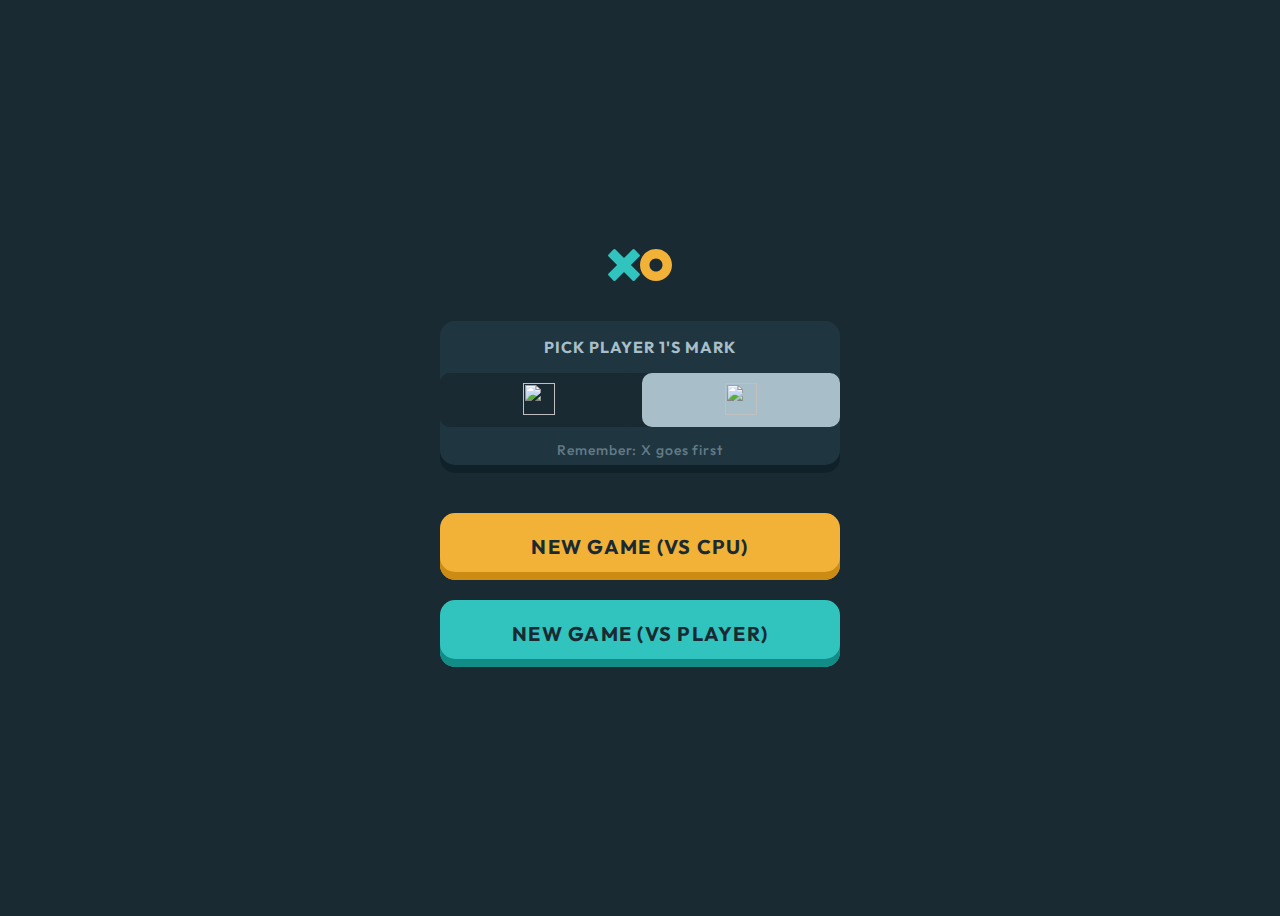
==== commit e415f702: "tablet view modification" ====
--- a/index.html
+++ b/index.html
@@ -38,8 +38,8 @@
             <div class="choose-mark-group">
               <p id="pick">Pick player 1's mark</p>
               <div class="choose-mark-button">
-                <button class="choose-mark-x-button "><img src="./assets/icon-x-outline.svg" alt=""></button>
-                <button class="choose-mark-o-button "><img src="./assets/icon-o-outline.svg" alt=""></button>
+                <button class="choose-mark-x-button "><img src="./assets/Combined.svg" alt=""></button>
+                <button class="choose-mark-o-button active "><img src="./assets/Oval.svg" alt=""></button>
               </div>
               <p id="remem">Remember: X goes first</p>        
             </div>
@@ -63,7 +63,7 @@
             <img id="o-logo" src="./assets/icon-o.svg" alt="">
         </div>
         <div class="game-start-mark-turn">
-            <img id="turn"src="./assets/icon-x-outline.svg" alt=""><span>TURN</span>
+            <img id="turn"src="./assets/Combined.svg"" alt=""><span>TURN</span>
         </div>
         <div class="game-start-reset-button">
           <img id="game-start-restart-img" src="./assets/icon-restart.svg"  alt="">
--- a/style.css
+++ b/style.css
@@ -92,7 +92,7 @@
     border:none;
 }
 .choose-mark-group button:hover{
-    background: #A8BFC9;
+    /* background: #A8BFC9; */
     cursor:pointer;
 }
 .active{
@@ -507,6 +507,13 @@
         line-height: 20px;
         letter-spacing: 1px;
     }
+    #ink{
+        font-family: 'Outfit';
+        font-size: 16px;
+        line-height: 20px;
+        letter-spacing: 1px;
+    }
+
 
     .game-start-container{
         flex-basis: 330px;
@@ -551,11 +558,11 @@
         height: 100%;
     }
 
-    .gr img{
+    /* .gr img{
         width: 40px;
         height: 40px;
     
-    }
+    } */
 
     .stat {
         border-radius: 10px;  
